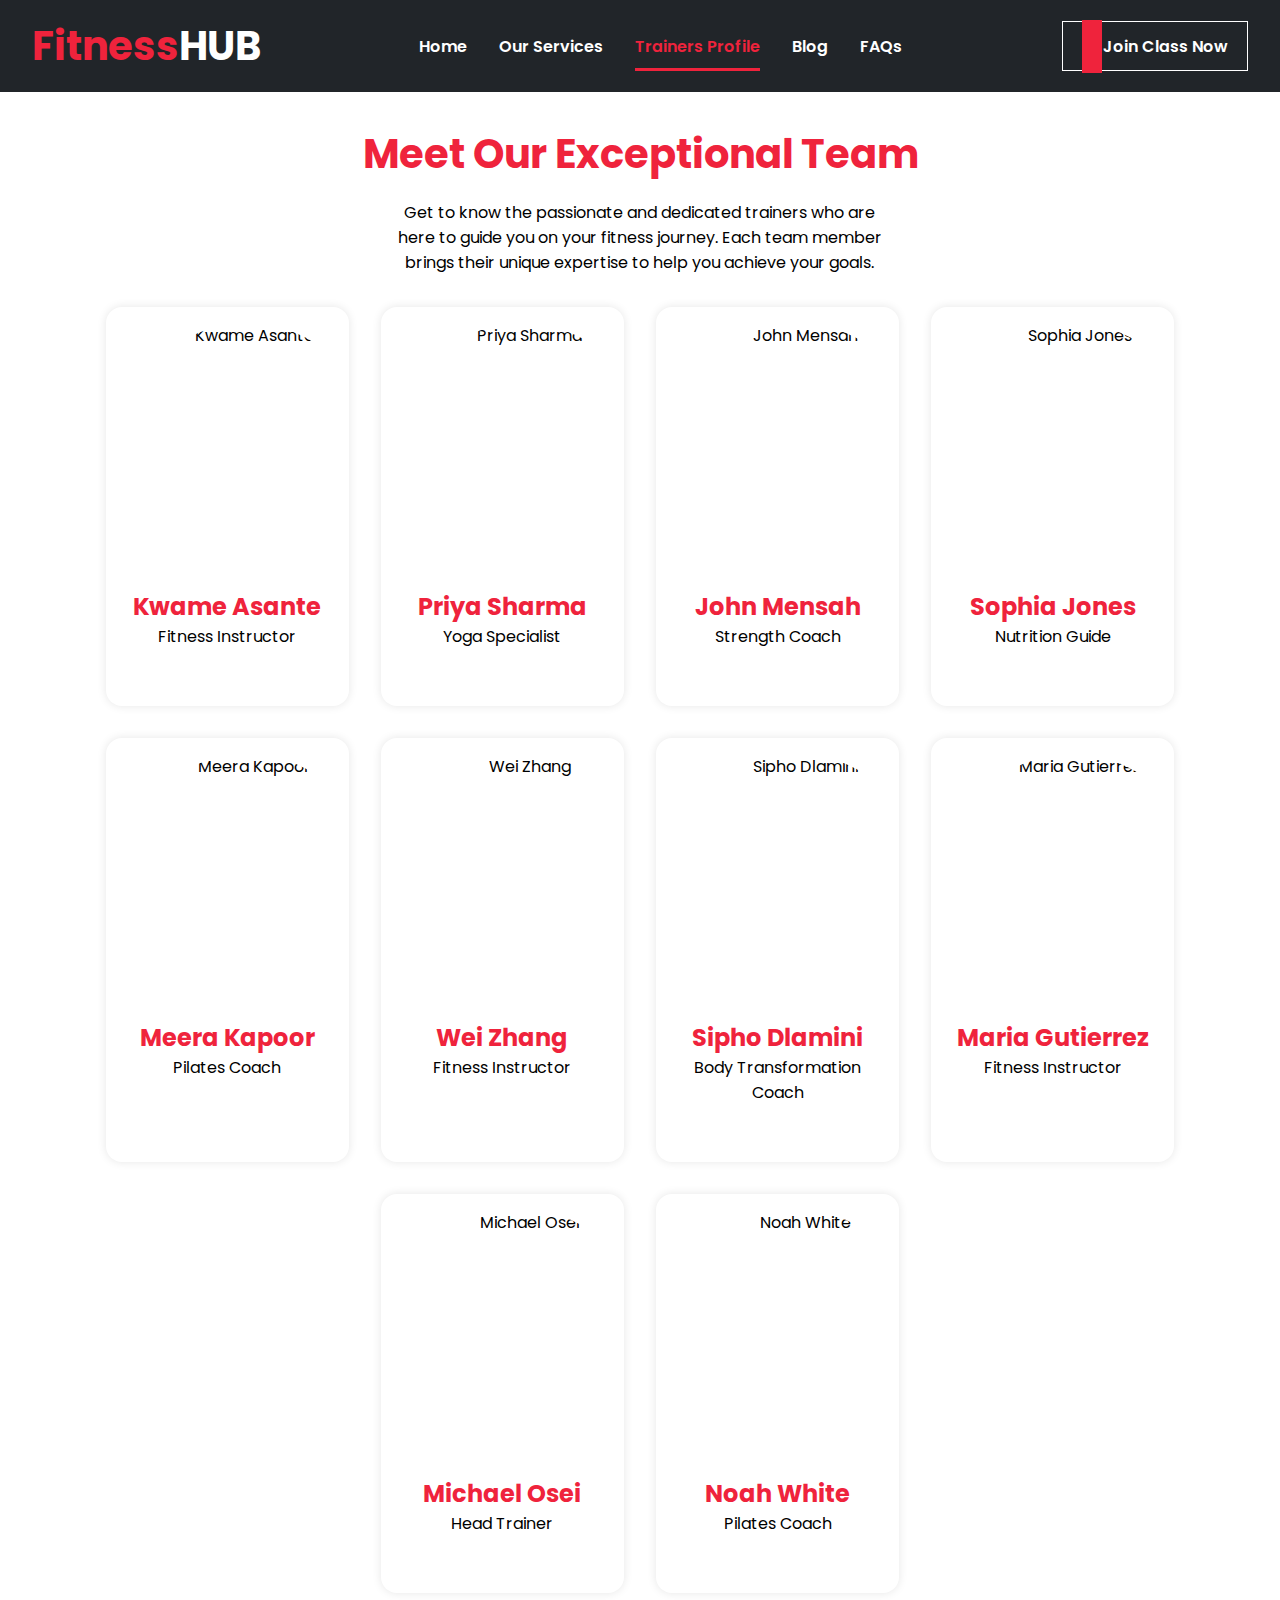
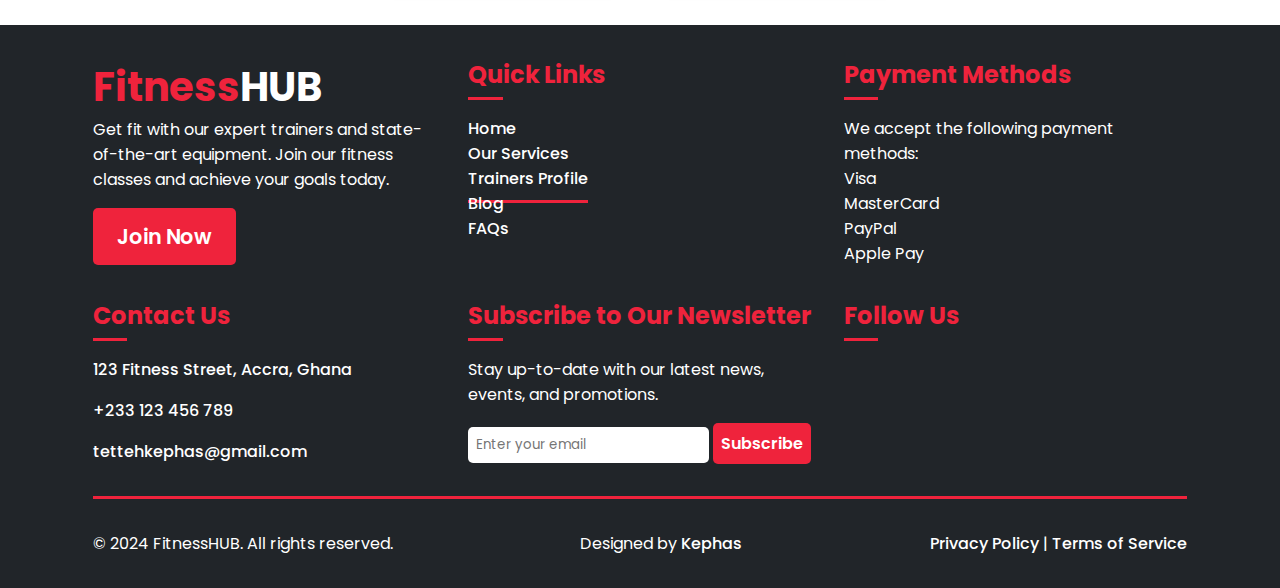
==== trainers/index.html @ fd73bd9d "Final work" ====
<!DOCTYPE html>
<html lang="en">
    <head>
        <meta charset="UTF-8" />
        <meta name="viewport" content="width=device-width, initial-scale=1.0" />
        <title>Trainer's Profile</title>
        <link rel="stylesheet" href="../style.css" />
        <link rel="stylesheet" href="./style.css" />
        <link
            rel="stylesheet"
            href="https://cdnjs.cloudflare.com/ajax/libs/font-awesome/6.7.1/css/all.min.css"
            integrity="sha512-5Hs3dF2AEPkpNAR7UiOHba+lRSJNeM2ECkwxUIxC1Q/FLycGTbNapWXB4tP889k5T5Ju8fs4b1P5z/iB4nMfSQ=="
            crossorigin="anonymous"
            referrerpolicy="no-referrer" />
        <link
            href="https://fonts.googleapis.com/css2?family=Poppins:wght@400;600;700&display=swap"
            rel="stylesheet" />
    </head>
    <body>
        <nav>
            <div class="main-nav">
                <h1>Fitness<span>HUB</span></h1>
                <ul class="desktop-menu">
                    <li><a href="/">Home</a></li>
                    <li><a href="/services/">Our Services</a></li>
                    <li><a href="/trainers/"  id="active">Trainers Profile</a></li>
                    <li><a href="/blog/">Blog</a></li>
                    <li><a href="/faq/">FAQs</a></li>
                </ul>
                <a href="/auth/signup.html" class="cta-btn">
                    <span><i class="fa-solid fa-plus fa-lg"></i></span>
                    Join Class Now
                </a>
                <button id="menu-btn">
                    <i class="fa-solid fa-bars fa-xl"></i>
                </button>
            </div>

            <div id="mobile-nav" class="hide">
                <ul>
                    <li><a href="/">Home</a></li>
                    <li><a href="/services/">Our Services</a></li>
                    <li><a href="/trainers/"  id="active">Trainers Profile</a></li>
                    <li><a href="/blog/">Blog</a></li>
                    <li><a href="/faq/">FAQs</a></li>
                </ul>
            </div>
            <!-- <img src="../images/image3.jpg" alt="Fitness Background" id="image-slide"> -->
        </nav>

        <section id="trainers">
            <h1>Meet Our Exceptional Team</h1>
            <p class="sub_heading">Get to know the passionate and dedicated
                trainers who are here to guide you on your fitness journey. Each
                team member brings their unique expertise to help you achieve
                your goals.</p>

            <div class="trainers-container">
                <div class="trainer-card">
                    <img src="https://i.pinimg.com/736x/5a/ea/f3/5aeaf3ccdd4b7932503956db0c4d1ef8.jpg"
                        alt="Kwame Asante" />
                    <h2>Kwame Asante</h2>
                    <p>Fitness Instructor</p>
                    <div class="social-links">
                        <a href="#"><i
                                class="fa-brands fa-facebook fa-xl"></i></a>
                        <a href="#"><i
                                class="fa-brands fa-twitter fa-xl"></i></a>
                        <a href="#"><i
                                class="fa-brands fa-instagram fa-xl"></i></a>
                    </div>
                </div>

                <div class="trainer-card">
                    <img src="https://i.pinimg.com/736x/ec/a3/5c/eca35ccfd425df4905d684cd3c715312.jpg"
                        alt="Priya Sharma" />
                    <h2>Priya Sharma</h2>
                    <p>Yoga Specialist</p>
                    <div class="social-links">
                       <a href="#"><i
                                class="fa-brands fa-facebook fa-xl"></i></a>
                        <a href="#"><i
                                class="fa-brands fa-twitter fa-xl"></i></a>
                        <a href="#"><i
                                class="fa-brands fa-instagram fa-xl"></i></a>
                    </div>
                </div>

                <div class="trainer-card">
                    <img src="https://i.pinimg.com/736x/cb/2c/b7/cb2cb7064dfe42d45985362dc0953673.jpg"
                        alt="John Mensah" />
                    <h2>John Mensah</h2>
                    <p>Strength Coach</p>
                    <div class="social-links">
                        <a href="#"><i
                                class="fa-brands fa-facebook fa-xl"></i></a>
                        <a href="#"><i
                                class="fa-brands fa-twitter fa-xl"></i></a>
                        <a href="#"><i
                                class="fa-brands fa-instagram fa-xl"></i></a>
                    </div>
                </div>

                <div class="trainer-card">
                    <img src="https://i.pinimg.com/736x/b1/cf/2d/b1cf2d6e33a41eb3458ea3c3ef26321d.jpg"
                        alt="Sophia Jones" />
                    <h2>Sophia Jones</h2>
                    <p>Nutrition Guide</p>
                    <div class="social-links">
                       <a href="#"><i
                                class="fa-brands fa-facebook fa-xl"></i></a>
                        <a href="#"><i
                                class="fa-brands fa-twitter fa-xl"></i></a>
                        <a href="#"><i
                                class="fa-brands fa-instagram fa-xl"></i></a>
                    </div>
                </div>

             

                <div class="trainer-card">
                    <img src="https://i.pinimg.com/736x/bd/6c/2a/bd6c2a6a1069d560b9cc8a2a2a324dd3.jpg"
                        alt="Meera Kapoor" />
                    <h2>Meera Kapoor</h2>
                    <p>Pilates Coach</p>
                    <div class="social-links">
                       <a href="#"><i
                                class="fa-brands fa-facebook fa-xl"></i></a>
                        <a href="#"><i
                                class="fa-brands fa-twitter fa-xl"></i></a>
                        <a href="#"><i
                                class="fa-brands fa-instagram fa-xl"></i></a>
                    </div>
                </div>

                <div class="trainer-card">
                    <img src="https://i.pinimg.com/736x/d3/55/3e/d3553ec46d34f680182ab779ee114db4.jpg" alt="Wei Zhang" />
                    <h2>Wei Zhang</h2>
                    <p>Fitness Instructor</p>
                    <div class="social-links">
                        <a href="#"><i
                                class="fa-brands fa-facebook fa-xl"></i></a>
                        <a href="#"><i
                                class="fa-brands fa-twitter fa-xl"></i></a>
                        <a href="#"><i
                                class="fa-brands fa-instagram fa-xl"></i></a>
                    </div>
                </div>

                <div class="trainer-card">
                    <img src="https://i.pinimg.com/736x/46/f8/33/46f833f1339e9e717db92b73b9eb6ffc.jpg"
                        alt="Sipho Dlamini" />
                    <h2>Sipho Dlamini</h2>
                    <p>Body Transformation Coach</p>
                    <div class="social-links">
                      <a href="#"><i
                                class="fa-brands fa-facebook fa-xl"></i></a>
                        <a href="#"><i
                                class="fa-brands fa-twitter fa-xl"></i></a>
                        <a href="#"><i
                                class="fa-brands fa-instagram fa-xl"></i></a>
                    </div>
                </div>

                <div class="trainer-card">
                    <img src="https://i.pinimg.com/736x/de/ca/fa/decafac6fd6085012cd7ef54432d978f.jpg"
                        alt="Maria Gutierrez" />
                    <h2>Maria Gutierrez</h2>
                    <p>Fitness Instructor</p>
                    <div class="social-links">
                      <a href="#"><i
                                class="fa-brands fa-facebook fa-xl"></i></a>
                        <a href="#"><i
                                class="fa-brands fa-twitter fa-xl"></i></a>
                        <a href="#"><i
                                class="fa-brands fa-instagram fa-xl"></i></a>
                    </div>
                </div>

                <div class="trainer-card">
                    <img src="https://i.pinimg.com/736x/f8/fe/39/f8fe39c79f3158b6e4bc79a3d0e18760.jpg"
                        alt="Michael Osei" />
                    <h2>Michael Osei</h2>
                    <p>Head Trainer</p>
                    <div class="social-links">
                      <a href="#"><i
                                class="fa-brands fa-facebook fa-xl"></i></a>
                        <a href="#"><i
                                class="fa-brands fa-twitter fa-xl"></i></a>
                        <a href="#"><i
                                class="fa-brands fa-instagram fa-xl"></i></a>
                    </div>
                </div>

                <div class="trainer-card">
                    <img src="https://i.pinimg.com/736x/22/a0/df/22a0df6c515377f7e2fd33edb3521d07.jpg" alt="Noah White" />
                    <h2>Noah White</h2>
                    <p>Pilates Coach</p>
                    <div class="social-links">
                       <a href="#"><i
                                class="fa-brands fa-facebook fa-xl"></i></a>
                        <a href="#"><i
                                class="fa-brands fa-twitter fa-xl"></i></a>
                        <a href="#"><i
                                class="fa-brands fa-instagram fa-xl"></i></a>
                    </div>
                </div>

            </div>

        </section>

         <section id="footer">
      <div class="container">
        <div class="footer_content">
          <div>
            <h2>Fitness<span>HUB</span></h2>
            <p>
              Get fit with our expert trainers and state-of-the-art equipment.
              Join
              our fitness classes and achieve your goals today.
            </p>
            <button class="contact-btn">
              <i class="fa-solid fa-dumbbell"></i> Join Now
            </button>
          </div>

          <div>
            <h3>Quick Links</h3>
            <ul>
              <li><a href="/">Home</a></li>
              <li><a href="/services/">Our Services</a></li>
              <li><a href="/trainers/"  id="active">Trainers Profile</a></li>
              <li><a href="/blog/">Blog</a></li>
              <li><a href="/faq/">FAQs</a></li>
            </ul>
          </div>

          <div>
            <h3>Payment Methods</h3>
            <p>We accept the following payment methods:</p>
            <ul>
              <li><i class="fab fa-cc-visa"></i> Visa</li>
              <li><i class="fab fa-cc-mastercard"></i> MasterCard</li>
              <li><i class="fab fa-cc-paypal"></i> PayPal</li>
              <li><i class="fab fa-apple-pay"></i> Apple Pay</li>
            </ul>
          </div>

          <div class="contact">
            <h3>Contact Us</h3>
            <p>
              <i class="fa-solid fa-map-marker-alt"></i> 123 Fitness Street,
              Accra, Ghana
            </p>
            <p>
              <i class="fa-solid fa-phone"></i> +233 123 456 789
            </p>
            <p>
              <i class="fa-solid fa-envelope"></i> tettehkephas@gmail.com
            </p>
          </div>

          <div class="newsletter">
            <h3>Subscribe to Our Newsletter</h3>
            <p>
              Stay up-to-date with our latest news, events, and promotions.
            </p>
            <form>
              <input type="email" placeholder="Enter your email" />
              <button>Subscribe</button>
            </form>
          </div>

          <div class="social">
            <h3>Follow Us</h3>
            <ul>
              <li><a href="https://www.facebook.com" target="_blank"><i
                    class="fab fa-facebook-f"></i></a></li>
              <li><a href="https://twitter.com" target="_blank"><i
                    class="fab fa-twitter"></i></a></li>
              <li><a href="https://www.instagram.com" target="_blank"><i
                    class="fab fa-instagram"></i></a></li>
              <li><a href="https://www.linkedin.com" target="_blank"><i
                    class="fab fa-linkedin-in"></i></a></li>
              <li><a href="https://www.youtube.com" target="_blank"><i
                    class="fab fa-youtube"></i></a></li>
              <li><a href="https://www.pinterest.com" target="_blank"><i
                    class="fab fa-pinterest"></i></a></li>
              <li><a href="https://www.snapchat.com" target="_blank"><i
                    class="fab fa-snapchat-ghost"></i></a></li>
              <li><a href="https://www.tiktok.com" target="_blank"><i
                    class="fab fa-tiktok"></i></a></li>

            </ul>
          </div>

        </div>

        <div class="sub_footer">
          <p>&copy; 2024 FitnessHUB. All rights reserved.</p>
          <p>Designed by <a href="https://www.kephas.com"
              target="_blank">Kephas</a></p>

         
          <p><a href="/privacy-policy" target="_blank">Privacy Policy</a> | <a
              href="/terms-of-service" target="_blank">Terms of Service</a></p>

          
         
        </div>

      </div>

    </section>
        <script src="./script.js"></script>
    </body>
</html>
---- style.css ----
/* Reset Styles */
* {
    margin: 0;
    padding: 0;
    text-decoration: none;
    list-style: none;
    font-family: 'Poppins', sans-serif;
    box-sizing: border-box;
}

/* Navigation */
nav {
    position: absolute;
    width: 100%;
    padding: 1rem 2rem;
    /* background: rgba(0, 0, 0, 0.6); */
}

#image-slide {
    position: absolute;
    top: 0;
    left: 0;
    width: 100%;
    height: 100%;
    object-fit: cover;
    z-index: -1;
}

.main-nav {
    display: flex;
    justify-content: space-between;
    align-items: center;
}

.main-nav h1 {
    font-size: 2.5rem;
    color: #ef233c;
}

.main-nav h1 span {
    color: #ffffff;
}

.desktop-menu {
    display: flex;
    gap: 2rem;
    z-index: 300;
}

.desktop-menu li a {
    color: #ffffff;
    font-weight: 600;
    transition: color 0.3s ease-in-out;

}

.desktop-menu li a:hover {
    color: #ef233c;
}

.cta-btn {
    background: transparent;
    color: #ffffff;
    padding: 0.7rem 1.2rem;
    border: 1px solid #ffffff;
    cursor: pointer;
    font-weight: 600;
    transition: background 0.3s ease-in-out;
    z-index: 500;
}

.cta-btn:hover {
    background: #ef233c;
    border: 1px solid transparent;
}

.cta-btn span i {
    background-color: #ef233c;
    padding: 15px 10px;
    margin-right: 0.9px;
}

.hero-btn {
    background: #ef233c;
    color: #ffffff;
    padding: 0.8rem 1.5rem;
    border: none;
    cursor: pointer;
    font-weight: 600;
    border-radius: 5px;
    transition: all 0.3s ease-in-out;
}


#menu-btn {
    display: none;
    position: relative;
    background: none;
    border: none;
    color: #ffffff;
    cursor: pointer;
    z-index: 1000;
}

#mobile-nav {
    display: none;
    background: rgba(0, 0, 0, 0.8);
    padding: 1rem 2rem;
    position: absolute;
    margin: auto;
    z-index: 1000;
    right: 3rem;
}

#mobile-nav ul li a {
    color: #ffffff;
    font-weight: 500;
    display: block;
    margin: 1rem 0;
}

.show {
    display: block;
}

/* Hero Section */
#hero {
    position: relative;
    height: 100vh;
    color: #ffffff;
}

#hero .overlay {
    position: absolute;
    top: 0;
    left: 0;
    height: 100vh;
    width: 100%;
    background: linear-gradient(to bottom, rgba(0, 0, 0, 0.6), rgba(0, 0, 0, 0.9));
    z-index: -1;
}

#hero h1 {
    font-size: 3rem;
    font-weight: 700;
    margin-bottom: 1.5rem;
    text-transform: uppercase;
}

#active {
    color: #ef233c;
    border-bottom: 3px solid #ef233c;
    padding-bottom: 10px;
}

#hero p {
    font-size: 1.2rem;
    margin-bottom: 2rem;
    width: 70%;
}

#hero .content {
    position: absolute;
    left: 10rem;
    top: 15rem;
}

@media (max-width: 1024px) {
    #hero {
        height: 40vh;
    }

    #hero .overlay {
        height: 40vh;
    }

    #image-slide {
        height: 40%;
    }

    #hero .content {
        top: 10rem;
    }

    #hero h1 {
        font-size: 2.5rem;
    }


}

/* Responsive Styles */
@media (max-width: 820px) {

    .desktop-menu {
        display: none;
    }

    #menu-btn {
        display: block;
    }

    #mobile-nav {
        display: none;
    }

    #mobile-nav.show {
        display: block;
    }

    #hero h1 {
        font-size: 2.5rem;
    }

    #hero p {
        font-size: 1rem;
    }

    .cta-btn {
        display: none;
    }

    #hero .content {
        top: 10rem;
        left: 2rem;
    }

    #hero h1 {
        font-size: 2rem;
        width: 50%;
    }



}


@media (min-width:768px) {
    #hero h1 {
        /* font-size: 2.5rem; */
        width: 50%;
    }

    #hero p {
        font-size: 1rem;
        width: 60%;
    }

}


@media (max-width: 768px) {
    #hero {
        display: flex;
        align-items: center;
        justify-content: center;
        text-align: center;
    }

    #hero .content {
        position: relative;
        top: 3rem;
    }

    #hero p {
        margin-inline: auto;
    }

    #hero .content {
        left: 0rem;
    }

    #hero h1 {
        width: 100%;
        margin-inline: auto;
    }
}


@media (max-width: 480px) {

    /* Navigation */
    nav {
        padding: 0.8rem 1.5rem;
    }

    .main-nav h1 {
        font-size: 2rem;
    }

    #menu-btn {
        font-size: 1.5rem;
    }

    #mobile-nav ul li a {
        font-size: 0.9rem;
    }

    /* Hero Section */
    #hero {
        height: 60vh;
        /* Adjust for smaller screens */
        display: flex;
        flex-direction: column;
        justify-content: center;
        text-align: center;
        padding: 1rem;
    }

    #hero .overlay {
        height: 60vh;
    }

    #hero .content {
        position: relative;
        top: 3rem;
        /* Reset positioning */
        left: auto;
        padding: 0 1rem;
    }

    #hero h1 {
        font-size: 1.8rem;
        margin-bottom: 1rem;
    }

    #hero p {
        font-size: 0.9rem;
        margin-bottom: 1.5rem;
        width: 100%;
    }

    .hero-btn {
        padding: 0.6rem 1rem;
        font-size: 0.9rem;
    }

    #image-slide {
        height: 60vh;
        object-fit: cover;
    }
}

#sub_hero {
    background-color: #212529;
    padding: 0.5rem;
    width: 100%;
    color: #ffffff;
}

#sub_hero .container {
    width: 90%;
    margin: auto;
    display: grid;
    grid-template-columns: repeat(3, 1fr);

}


.sub_hero_content {
    text-align: center;
    margin: 20px;
    display: flex;
    align-items: center;
    gap: 10px;
}

.sub_hero_content h2 {
    font-size: 2rem;
    color: #ef233c;
    font-weight: 700;
}

.sub_hero_content p {
    font-size: 1.4rem;
    margin: 0;
    font-weight: 500;
}

@media(max-width: 1024px) {
    .sub_hero_content {
        flex-direction: column;
    }
}


@media(max-width: 820px) {

    .sub_hero_content p {
        font-size: 1rem;
    }

    #sub_hero .container {
        width: 100%;
    }
}

@media(max-width: 480px) {
    #sub_hero .container {
        grid-template-columns: 1fr;
    }

    .sub_hero_content {
        flex-direction: row;
    }

    .sub_hero_content p {
        font-size: 1.2rem;
    }
}

#cta .container {
    width: 90%;
    margin: auto;
    padding: 2rem;
    display: grid;
    grid-template-columns: repeat(2, 1fr);
    gap: 2rem;
}


#cta .container .cta_text h2 {
    font-size: 3rem;
    color: #ef233c;
    font-weight: 700;
    max-width: 90%;
    margin-bottom: 1rem;
}

#cta .container .cta_text p {
    font-size: 1.2rem;
    font-weight: 500;
    max-width: 80%;
}

#cta .container .cta_text button {
    background: #ef233c;
    color: #ffffff;
    padding: 0.8rem 1.5rem;
    border: none;
    cursor: pointer;
    font-weight: 600;
    border-radius: 5px;
    transition: all 0.3s ease-in-out;
    margin-top: 1rem;
    font-size: 1.3rem;
}

.cta_item {
    display: flex;
    align-items: center;
    gap: 10px;
    padding: 1rem;
    margin-bottom: 1rem;
    transition: all 0.1s ease-out;
}

.cta_item:hover {
    background: #ef233c;
    color: #ffffff;
    cursor: pointer;
    border-radius: 5px;
}

.cta_item .cta_icon {
    background: #ef233c;
    padding: 1rem;
    border-radius: 50%;
    color: #ffffff;
}

#cta .container div img {
    width: 100%;
    height: 100%;
    object-fit: cover;
    display: block;
    border-radius: 20px;
    margin: auto;
}

@media (max-width: 820px) {
    #cta .container {
        grid-template-columns: 1fr;
    }

    .cta_text {
        text-align: center;
    }

    #cta .container .cta_text h2 {
        margin: auto;
    }

    #cta .container .cta_text p {
        max-width: 100%;
    }
}



@media (max-width: 480px) {
    #cta .container .cta_text h2 {
        font-size: 2rem;
    }

    #cta .container .cta_text p {
        font-size: 1rem;
    }

    #cta .container .cta_text button {
        font-size: 1rem;
    }

    #cta .container {
        width: 100%;
    }
}

#testimonials {
    padding: 2rem;
    background-color: #ef233c;
}

#testimonials h2 {
    font-size: 3rem;
    color: #ffffff;
    font-weight: 700;
    text-align: center;
    margin-bottom: 2rem;
}

#testimonials .container {
    width: 90%;
    margin: auto;
    display: grid;
}

#testimonials .testimonials {
    display: grid;
    grid-template-columns: repeat(3, 1fr);
    gap: 2rem;

}

@keyframes appear {
    from {
        opacity: 0;
        scale: 0.5;
    }

    to {
        opacity: 1;
        scale: 1;
    }
}

#testimonials .testimonials .testimonial {
    background: #ffffff;
    padding: 1rem;
    border-radius: 10px;
    position: relative;
    box-shadow: 0 0 10px rgba(0, 0, 0, 0.1);
    animation: appear ease-in-out;
    animation-timeline: view();
    animation-range: entry 0;
}

#testimonials .testimonials .testimonial .icon {

    font-size: 3rem;
    color: #ef233c;
}

#testimonials .testimonials .testimonial h3 {
    font-size: 2rem;
    color: #ef233c;
    font-weight: 700;
    margin-bottom: 0.5rem;
}

#testimonials .testimonials .testimonial .author {
    display: flex;
    align-items: center;
    gap: 10px;
    margin-top: 1rem;
}

#testimonials .testimonials .testimonial .author h4 {
    font-size: 1.5rem;
}

#testimonials .testimonials .testimonial img {
    width: 90px;
    height: 90px;
    object-fit: cover;
    border-radius: 50%;
    border: 5px solid #ef233c;
    padding: 0.3rem;
}

@media (max-width: 1024px) {
    #testimonials .testimonials {
        grid-template-columns: repeat(2, 1fr);
    }

    #testimonials .container {
        width: 100%;
    }


}

@media (max-width: 500px) {
    #testimonials .testimonials {
        grid-template-columns: repeat(1, 1fr);
    }
}


#footer {
    background: #212529;
    color: #ffffff;
    padding: 2rem;
}

#footer .container {
    width: 90%;
    margin: auto;
    display: flex;
    flex-direction: column;

    gap: 2rem;
}

#footer .container .footer_content {
    display: grid;
    grid-template-columns: repeat(3, 1fr);
    gap: 2rem;
    border-bottom: 3px solid #ef233c;
    padding-bottom: 2rem;
}


#footer .container .footer_content h2 {
    font-size: 2.5rem;
    color: #ef233c;
}

#footer .container .footer_content h2 span {
    color: #ffffff;
}

#footer .container .footer_content h3 {
    font-size: 1.5rem;
    color: #ef233c;
    font-weight: 700;
    margin-bottom: 1rem;
}

#footer .container .footer_content h3::after {
    content: '';
    display: block;
    width: 10%;
    height: 3px;
    background: #ef233c;
    margin-top: 5px;
}


#footer .container .footer_content li a {
    color: #ffffff;
    font-weight: 500;
    transition: color 0.3s ease-in-out;
}

#footer .container .footer_content li a:hover {
    color: #ef233c;
}

#footer .container .footer_content .contact-btn {
    background: #ef233c;
    color: #ffffff;
    padding: 0.8rem 1.5rem;
    border: none;
    cursor: pointer;
    font-weight: 600;
    border-radius: 5px;
    transition: all 0.3s ease-in-out;
    margin-top: 1rem;
    font-size: 1.3rem;
}

#footer .container .footer_content button:hover {
    background: #ffffff;
    color: #ef233c;
}


#footer .container .footer_content .newsletter input {
    width: 70%;
    padding: 0.5rem;
    border: none;
    border-radius: 5px;
    margin-top: 1rem;
}

#footer .container .footer_content .newsletter button {
    background: #ef233c;
    color: #ffffff;
    padding: 0.5rem;
    border: none;
    cursor: pointer;
    font-weight: 600;
    border-radius: 5px;
    transition: all 0.3s ease-in-out;
    font-size: 1rem;
    margin-top: 1rem;
}

#footer .container .footer_content .contact p {
    font-size: 1rem;
    font-weight: 500;
    margin-top: 1rem;
}

#footer .container .footer_content .social ul {
    display: grid;
    grid-template-columns: repeat(4, 1fr);
    text-align: center;
    gap: 10px;
}

#footer .container .footer_content .social a {
    font-size: 1.5rem;
    color: #ffffff;
    transition: color 0.3s ease-in-out;
}

.sub_footer {
    display: flex;
    justify-content: space-between;
    flex-wrap: wrap;
}

.sub_footer a {
    color: #ffffff;
    font-weight: 500;
    transition: color 0.3s ease-in-out;
}

.sub_footer a:hover {
    color: #ef233c;
}

@media (max-width: 1024px) {
    #footer .container .footer_content {
        grid-template-columns: repeat(2, 1fr);
    }
}

@media (max-width: 480px) {
    #footer .container .footer_content {
        grid-template-columns: repeat(1, 1fr);
    }

    .sub_footer {
        gap: 1rem;
    }
}

.form {
    width: 100%;
    max-width: 500px;
    padding: 2rem;
    border-radius: 15px;
    background: #ffffff;
}

.form textarea {
    width: 100%;
    padding: 0.8rem;
    border: 1px solid #ddd;
    border-radius: 8px;
    background: #ffffff;
    font-size: 1rem;
    color: #555;
    outline: none;
    transition: all 0.3s ease;
    margin-bottom: 1rem;
}

.form p {
    color: #555;
    margin-bottom: 2rem;
    text-align: center;
}

.form h1 {
    font-size: 2rem;
    margin-bottom: 1rem;
    color: #ef233c;
    text-align: center;
}

.form h1 span {
    color: #555;
}

.form a {
    color: #ef233c;
    font-weight: bold;
    text-decoration: none;
}

.form a:hover {
    text-decoration: underline;
}

.form form {
    margin-top: 1rem;
}

.form form div {
    margin-bottom: 1rem;
    display: flex;
    gap: 1rem;
}

.form input {
    width: 100%;
    padding: 0.8rem;
    border: 1px solid #ddd;
    border-radius: 8px;
    background: #ffffff;
    font-size: 1rem;
    color: #555;
    outline: none;
    transition: all 0.3s ease;
    margin-bottom: 1rem;
}

.form input:focus {
    border-color: #ef233c;
    background: #fff;
    box-shadow: 0 0 5px rgba(239, 35, 60, 0.2);
}

.form button {
    width: 100%;
    padding: 0.8rem;
    font-size: 1rem;
    font-weight: bold;
    color: #fff;
    background: #ef233c;
    border: none;
    border-radius: 8px;
    cursor: pointer;
    transition: background 0.3s ease;
}

.form button:hover {
    background: #d81b36;
}

#contact-us {
    padding: 2rem;
    text-align: center;
}

#contact-us .container {
    width: 90%;
    margin: auto;
}

#contact-us h2 {
    font-size: 3rem;
    color: #ef233c;
    font-weight: 700;
    margin-bottom: 0.5rem;
}

#contact-us .container .contact {
    display: grid;
    grid-template-columns: repeat(2, 1fr);
    gap: 2rem;
    align-items: center;
}


#contact-us .container img {
    width: 100%;
    height: 100%;
    object-fit: cover;
    display: block;
    border-radius: 20px;
}


@media (max-width: 1024px) {
    #contact-us .container .contact {
        grid-template-columns: repeat(1, 1fr);
    }
}

@media (max-width:500px) {
    #contact-us h2 {
        font-size: 2rem;
    }

    #contact-us .container {
        width: 100%;
    }

    .form {
        width: 100%;
        max-width: 500px;
        padding: 0;
        border-radius: 15px;
        background: #ffffff;
    }
}

#cta-footer{
    background: #ef233c;
    padding: 2rem;
}

#cta-footer .container {
    width: 90%;
    margin: auto;
    text-align: center;
    
}

.cta-footer-content h2{
    font-size: 3rem;
    color: #ffffff;
    font-weight: 700;
    margin-bottom: 0.5rem;
}

.cta-footer-content p{
    font-size: 1.5rem;
    color: #ffffff;
    font-weight: 500;
    margin-bottom: 1rem;
}

.cta-footer-content button{
    background: #ffffff;
    color: #ef233c;
    padding: 0.8rem 1.5rem;
    border: none;
    cursor: pointer;
    font-weight: 600;
    border-radius: 5px;
    transition: all 0.3s ease-in-out;
    font-size: 1.3rem;
}
---- trainers/style.css ----
nav {
    position: sticky;
    width: 100%;
    padding: 1rem 2rem;
    background: #212529;
    top: 0;
    z-index: 20;
}

#trainers {
    padding: 2rem;
    width: 100%;
}

#trainers h1 {
    font-size: 2.5rem;
    color: #ef233c;
    width: 70%;
    text-align: center;
    margin: auto;
}

#trainers .sub_heading {
    text-align: center;
    width: 40%;
    margin: auto;
    margin-top: 1rem;
}

#trainers .trainers-container {
    display: flex;
    flex-wrap: wrap;
    justify-content: center;
    margin-top: 2rem;
    gap: 2rem;
}

.trainer-card img {
    display: block;
    width: 250px;
    height: 250px;
    object-fit: cover;
    border-radius: 50%;
    margin: auto;

}

@keyframes teamAppear {
    0% {
        opacity: 0;
        transform: scale(0.8) translateY(30px);
    }

    60% {
        opacity: 1;
        transform: scale(1.05) translateY(-10px);
    }

    100% {
        transform: scale(1) translateY(0);
    }
}

.trainer-card {
    width: 20%;
    text-align: center;
    box-shadow: inset;
    padding: 1rem;
    border-radius: 1rem;
    box-shadow: 0 0 10px 0 rgba(0, 0, 0, 0.1);

}

.trainer-card h2 {
    font-size: 1.5rem;
    color: #ef233c;
    margin-top: 1rem;
    transition: all 1s ease;
}

.trainer-card:hover {
    cursor: pointer;
    box-shadow: 0 0 10px 0 #ef233c;

}

.sub_heading p {
    font-size: 1.2rem;
    margin-top: 1rem;
    width: 80%;
    margin: auto;
}

.trainer-card .social-links {
    font-size: 1rem;
    margin-top: 1rem;
    display: flex;
    align-items: center;
    gap: 1rem;
    justify-content: center;
}


.trainer-card .social-links a i {
    width: 1rem;
    height: 1rem;
    display: inline;
    border-radius: 50%;
    padding: 0.5rem;
    color: #ef233c;
    transition: all 0.3s ease;
}

.trainer-card .social-links a i:hover {
    color: #ffffff;
    background-color: #ef233c;
}

@media screen and (max-width: 1024px) {
    .trainer-card {
        width: 30%;
    }

    #trainers h1 {
        font-size: 2rem;
    }

    #trainers .sub_heading {
        width: 70%;
    }

    .trainer-card img {
        width: 200px;
        height: 200px;
    }

    .trainer-card h2 {
        font-size: 1.2rem;
    }

    .sub_heading p {
        font-size: 1rem;
    }


    #trainers .trainers-container {
        gap: 1rem;
    }
}

@media (max-width:500px) {
    .trainer-card {
        width: 100%;
        animation: appear ease-in-out;
        animation-timeline: view();
        animation-range: entry 0;
    }

    #trainers {
        padding: 1rem;
    }

    #trainers h1 {
        font-size: 2rem;
        width: 100%;
    }

    #trainers .sub_heading {
        width: 100%;
    }


    .trainer-card h2 {
        font-size: 2rem;
    }

    .sub_heading p {
        font-size: 1.5rem;
    }



}
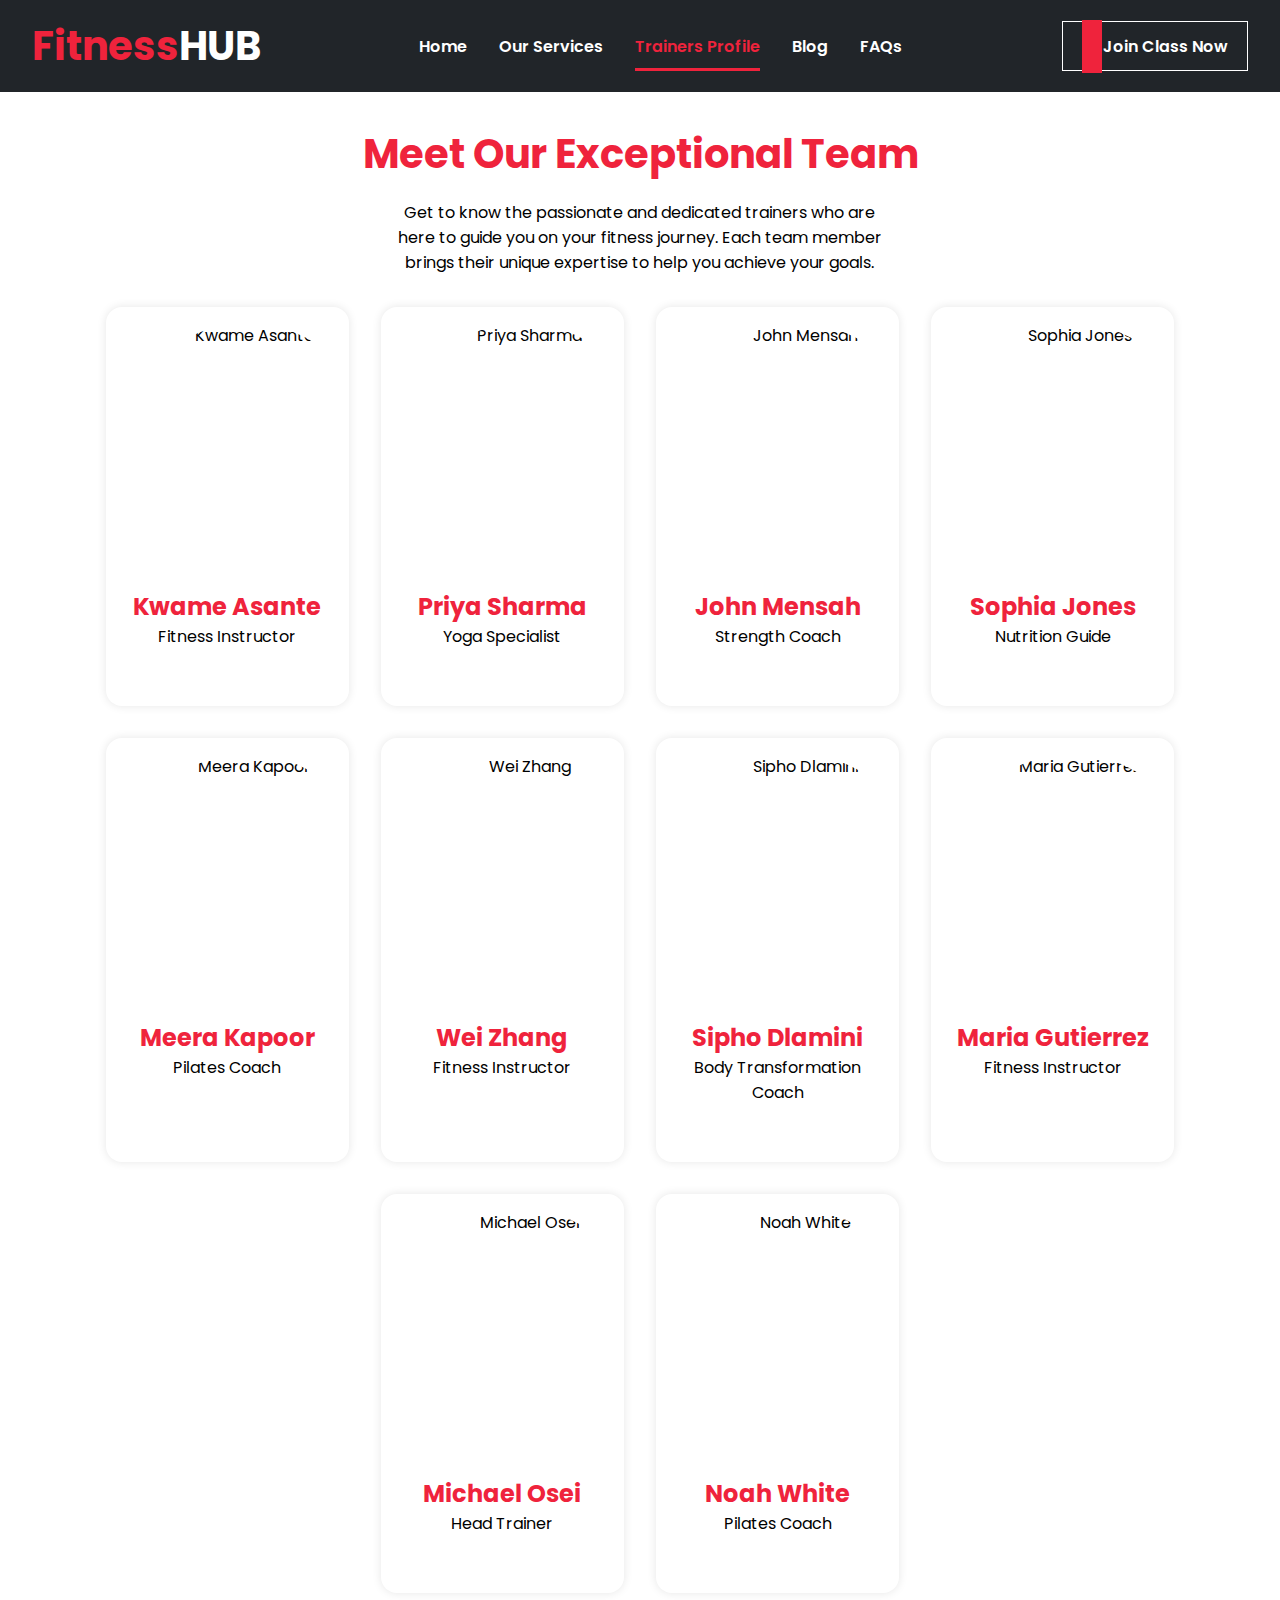
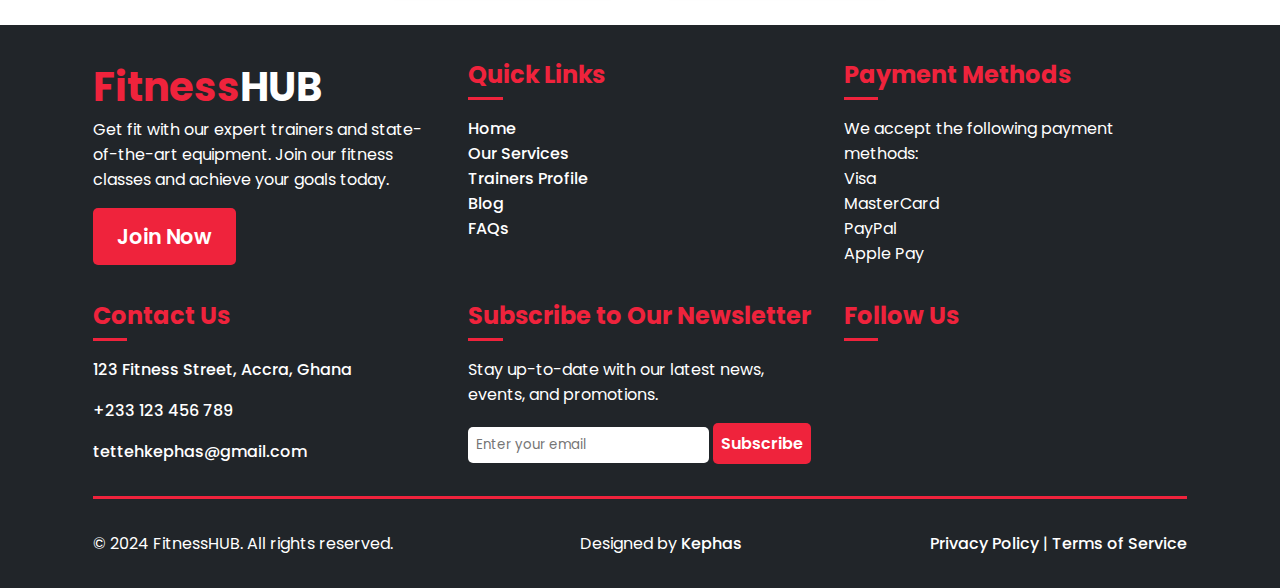
==== commit 7cbc02b2: "Fixed footer" ====
--- a/trainers/index.html
+++ b/trainers/index.html
@@ -230,7 +230,7 @@
             <ul>
               <li><a href="/">Home</a></li>
               <li><a href="/services/">Our Services</a></li>
-              <li><a href="/trainers/"  id="active">Trainers Profile</a></li>
+              <li><a href="/trainers/" >Trainers Profile</a></li>
               <li><a href="/blog/">Blog</a></li>
               <li><a href="/faq/">FAQs</a></li>
             </ul>
